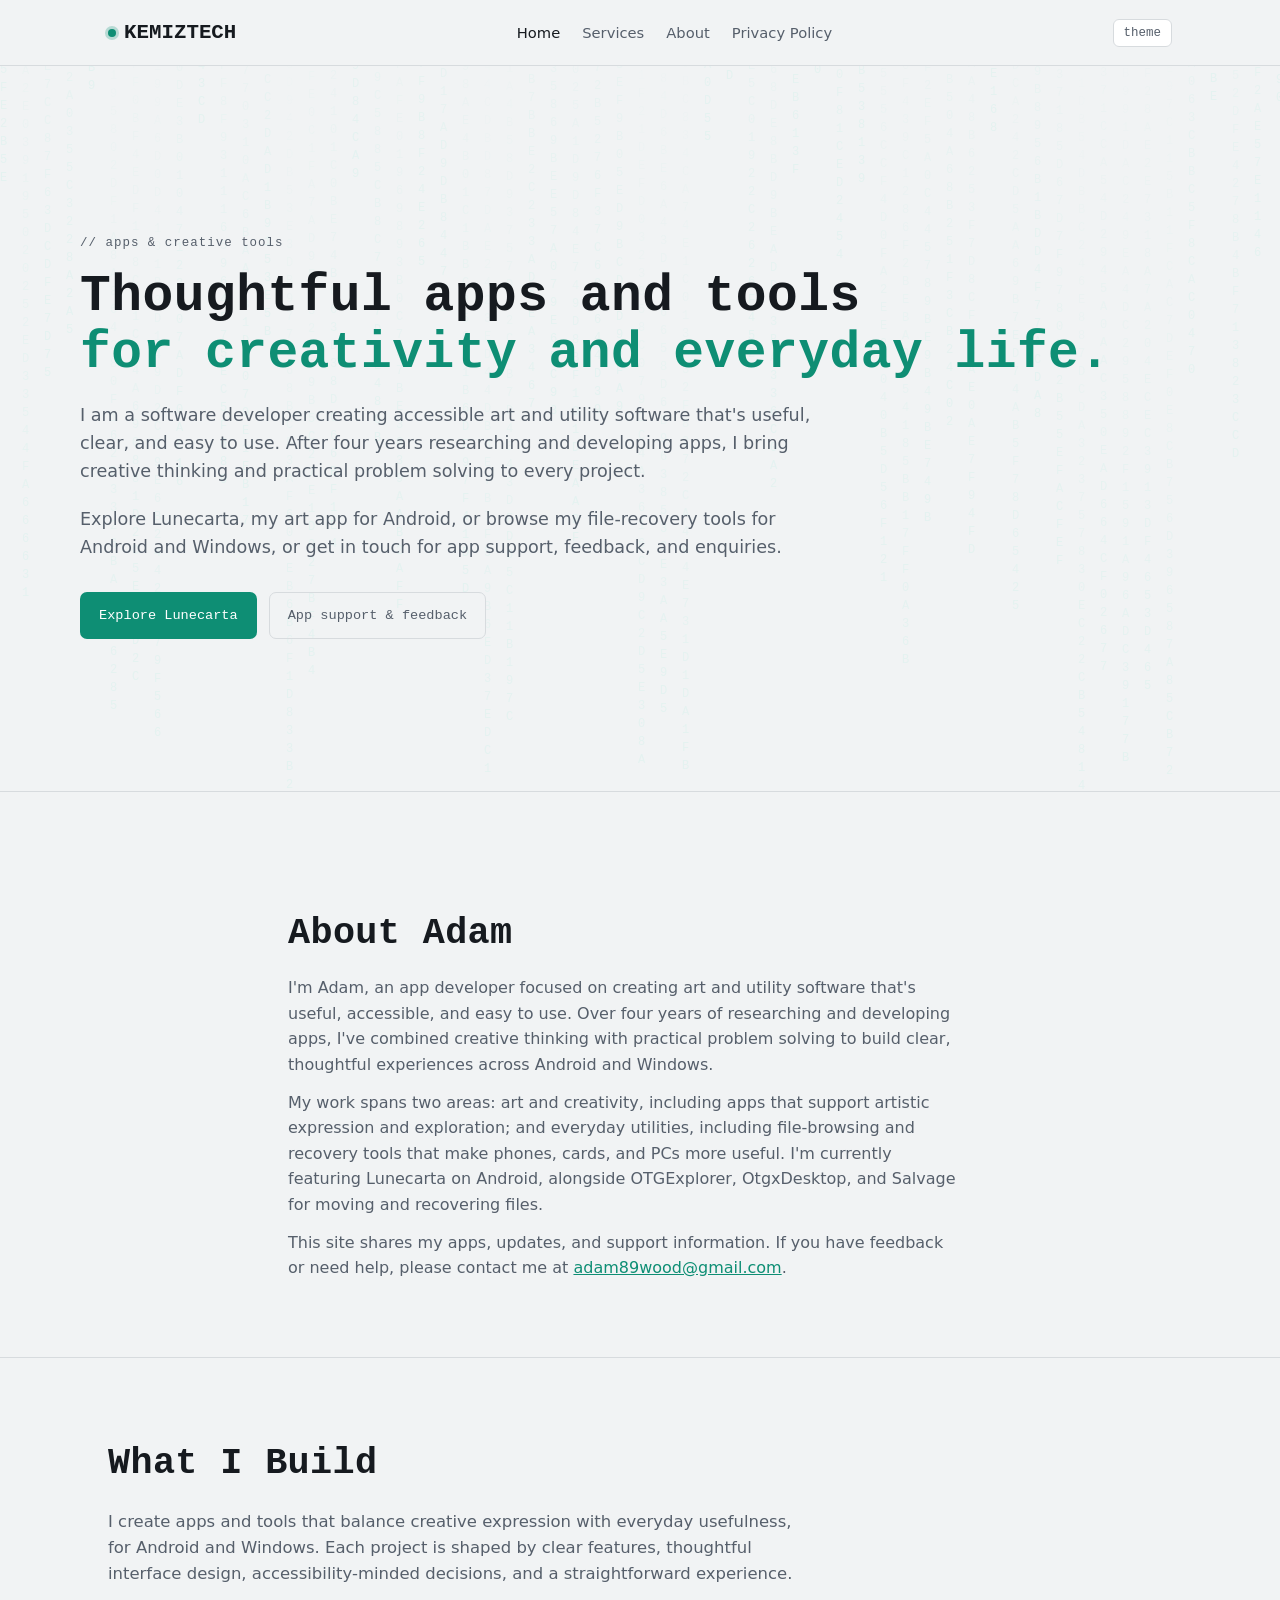
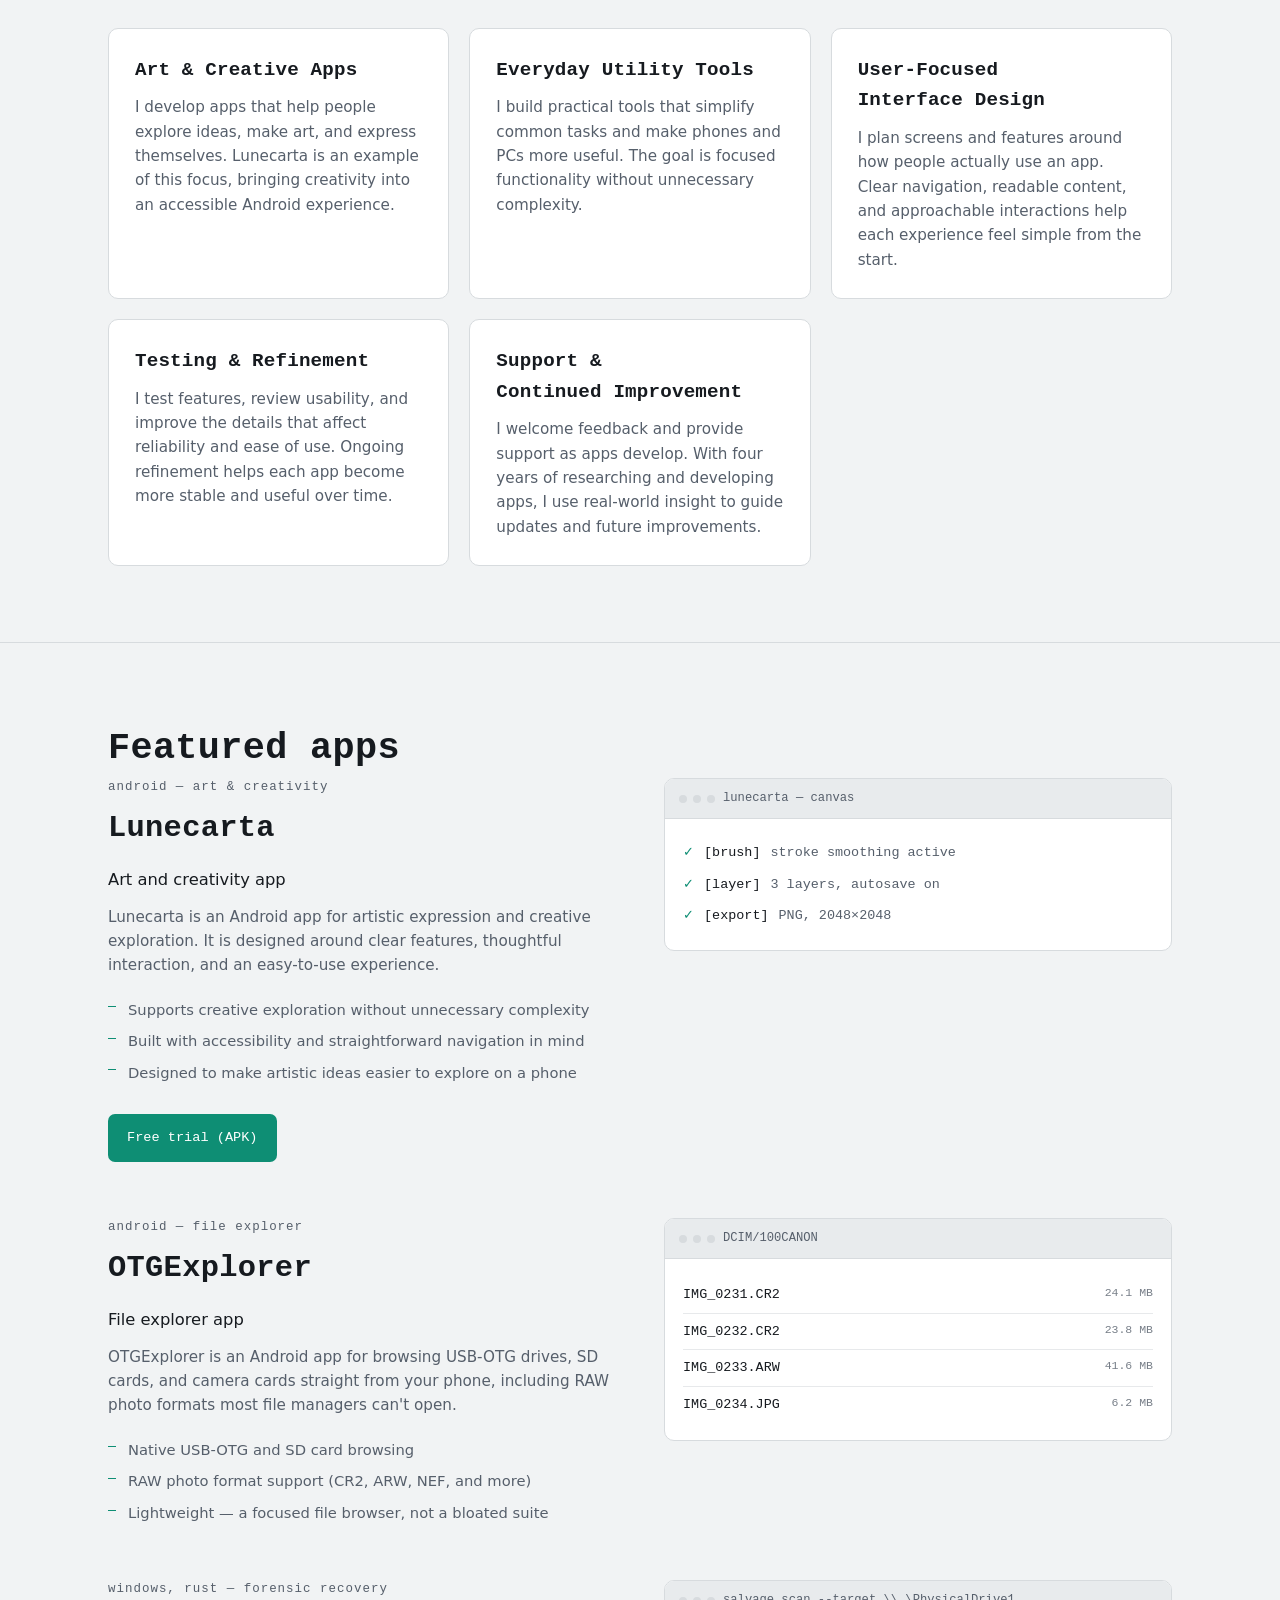
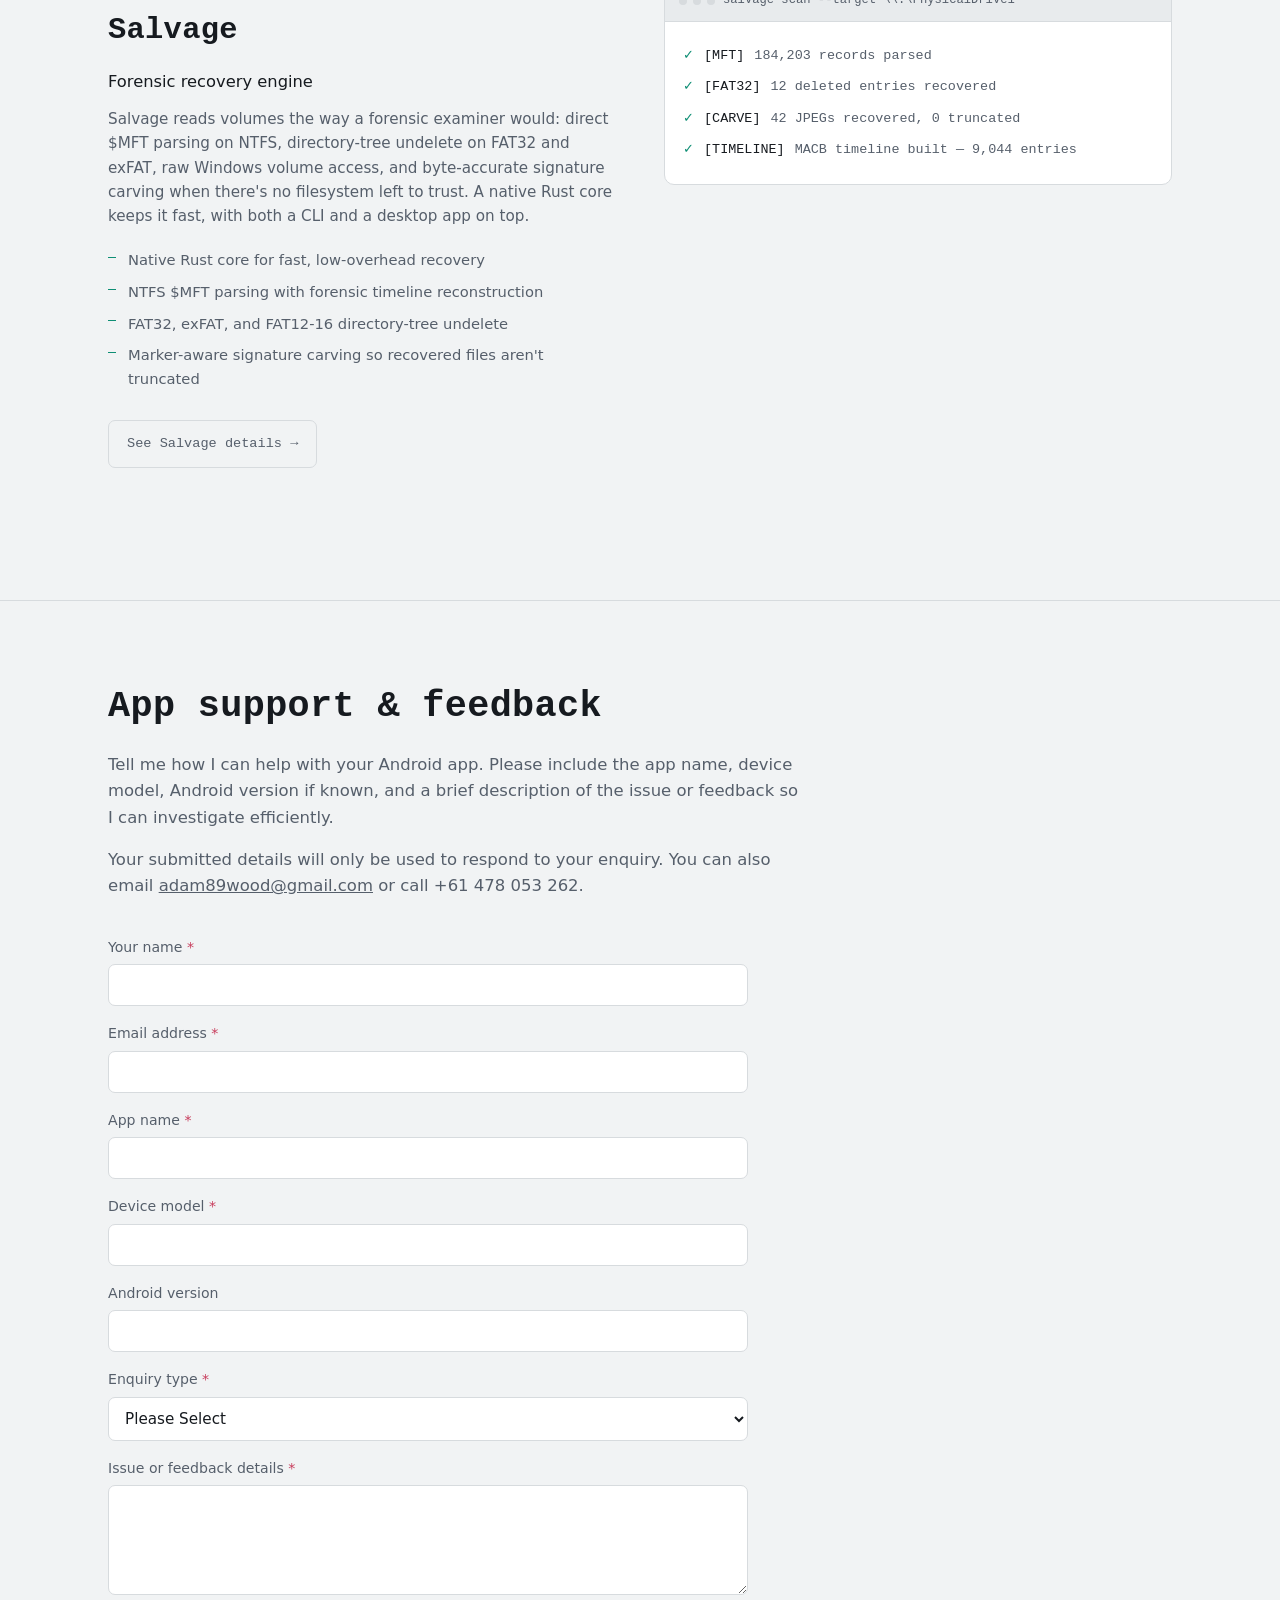
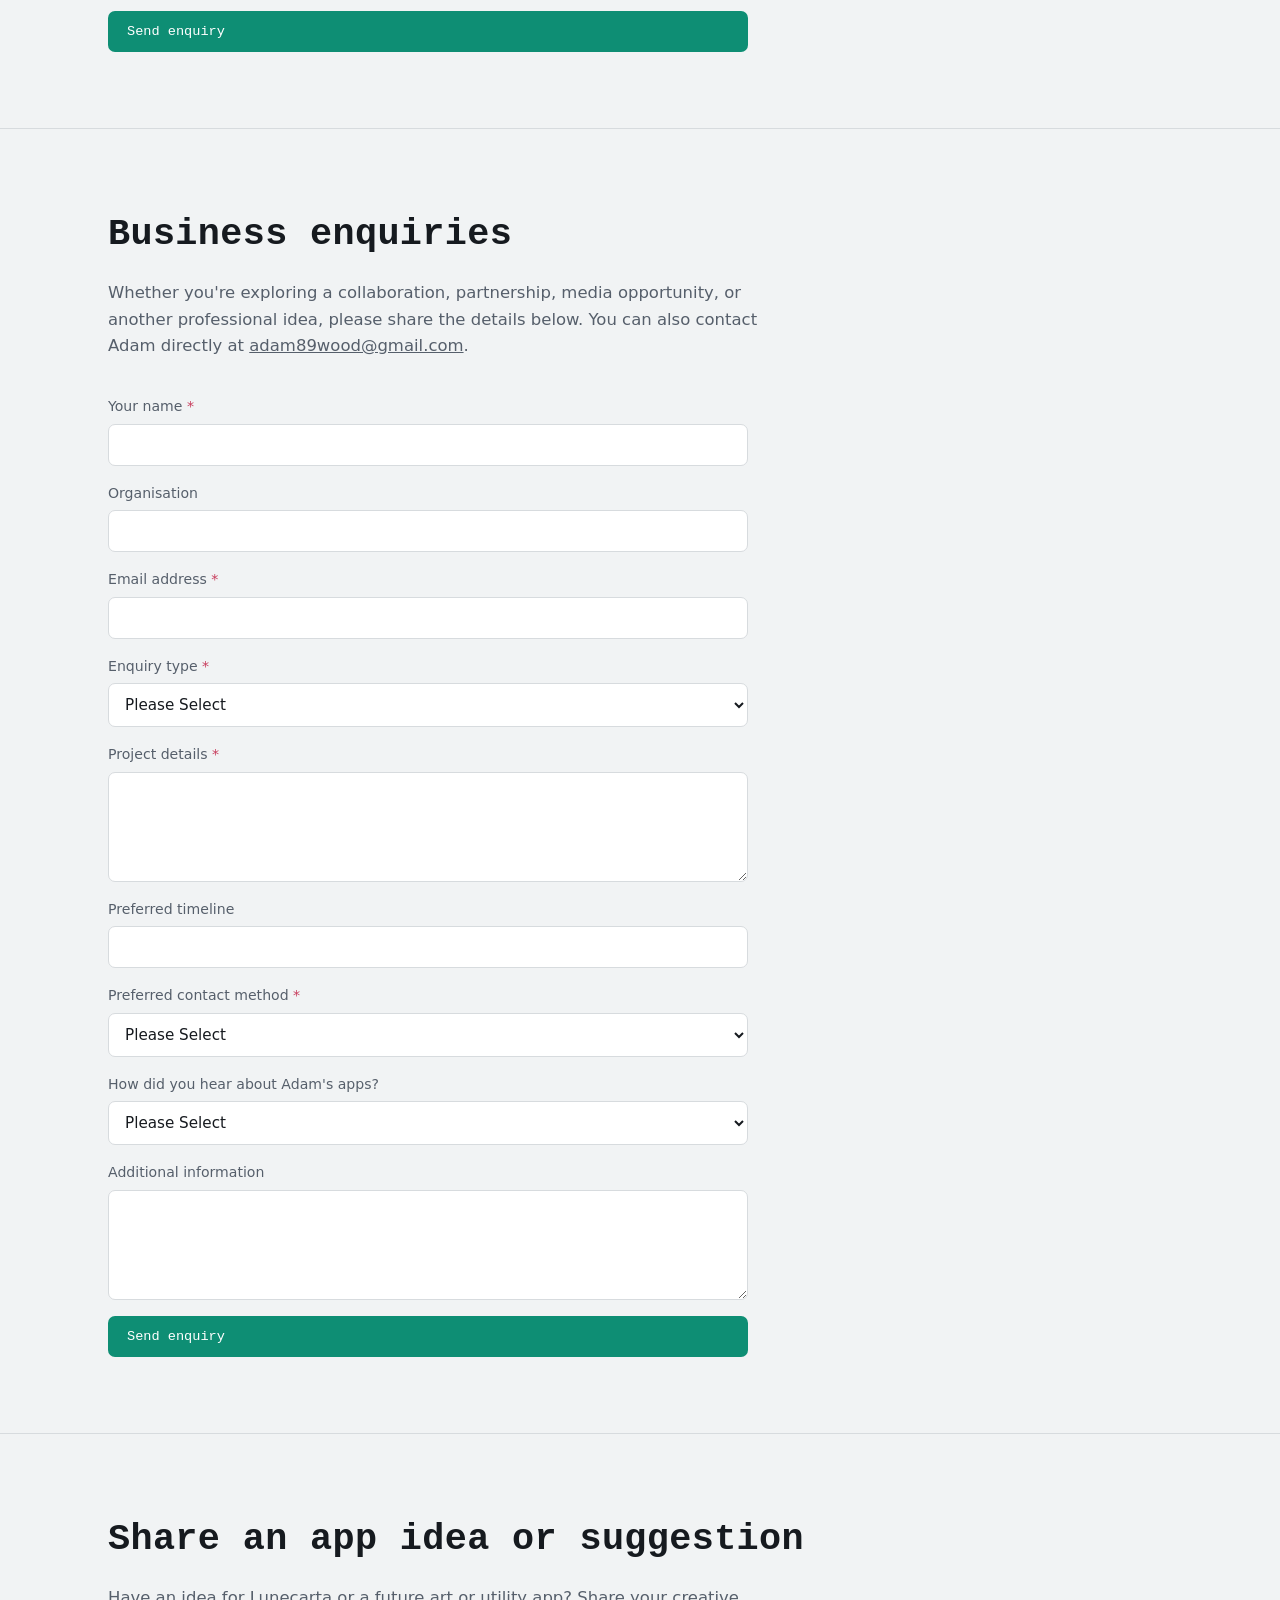
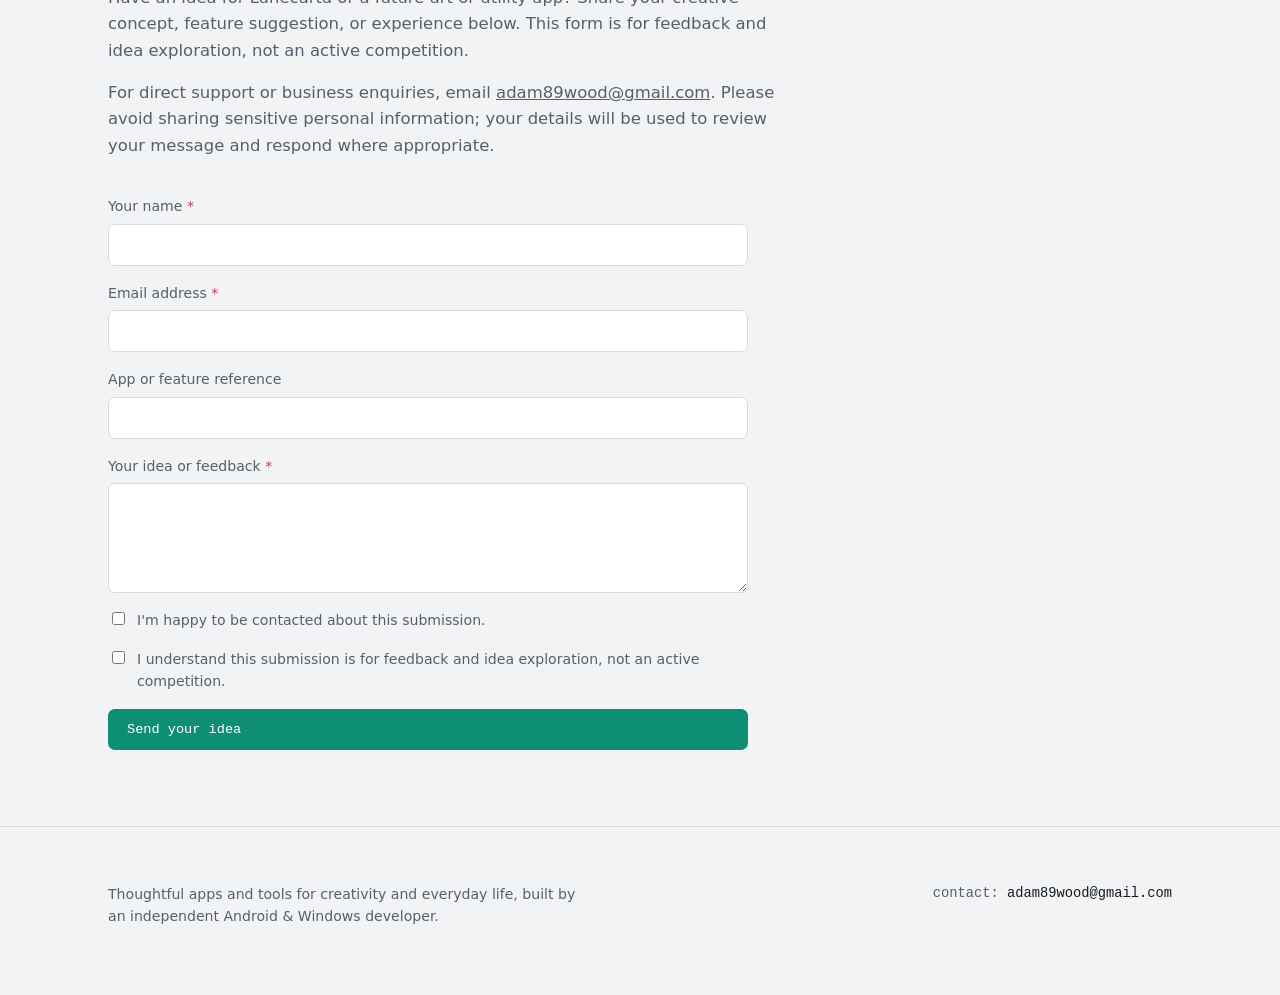
==== docs/index.html @ bbefdac9 "Migrate kemiztech.com.au to GitHub Pages VIPsites has no way to serve app-ads.txt (or any custom fil" ====
<!DOCTYPE html>
<html lang="en">
<head>
<meta charset="UTF-8">
<meta name="viewport" content="width=device-width, initial-scale=1.0">
<title>Home | KEMIZTECH | Apps &amp; Creative Tools</title>
<meta name="description" content="Thoughtful apps and tools for creativity and everyday life — Lunecarta, OTGExplorer, and Salvage, built by Adam Wood.">
<link rel="stylesheet" href="assets.css">
<script async src="https://pagead2.googlesyndication.com/pagead/js/adsbygoogle.js?client=ca-pub-3918202059564315"
     crossorigin="anonymous"></script>
</head>
<body>

<header class="site">
  <nav class="wrap">
    <a class="logotype" href="/"><span class="dot"></span>KEMIZTECH</a>
    <div class="navlinks">
      <a href="/" aria-current="page">Home</a>
      <a href="/services.html">Services</a>
      <a href="/about.html">About</a>
      <a href="/privacy-policy.html">Privacy Policy</a>
    </div>
    <button class="theme-toggle" id="themeToggle" type="button" aria-label="Toggle light/dark theme">theme</button>
  </nav>
</header>

<section class="hero">
  <canvas id="hexScan" aria-hidden="true"></canvas>
  <div class="wrap hero-inner">
    <p class="eyebrow">// apps &amp; creative tools</p>
    <h1>Thoughtful apps and tools<br><span class="hl">for creativity and everyday life.</span></h1>
    <p class="lede">I am a software developer creating accessible art and utility software that's useful, clear, and easy to use. After four years researching and developing apps, I bring creative thinking and practical problem solving to every project.</p>
    <p class="lede">Explore Lunecarta, my art app for Android, or browse my file-recovery tools for Android and Windows, or get in touch for app support, feedback, and enquiries.</p>
    <div class="cta-row">
      <a class="btn btn-primary" href="https://drive.google.com/file/d/1LYtLt96CINgk6Vi8tUYysD5O2vnncupz/view?usp=drive_link">Explore Lunecarta</a>
      <a class="btn btn-ghost" href="#support">App support &amp; feedback</a>
    </div>
  </div>
</section>

<section id="about-adam">
  <div class="wrap prose">
    <h2 class="section-title">About Adam</h2>
    <p>I'm Adam, an app developer focused on creating art and utility software that's useful, accessible, and easy to use. Over four years of researching and developing apps, I've combined creative thinking with practical problem solving to build clear, thoughtful experiences across Android and Windows.</p>
    <p>My work spans two areas: art and creativity, including apps that support artistic expression and exploration; and everyday utilities, including file-browsing and recovery tools that make phones, cards, and PCs more useful. I'm currently featuring Lunecarta on Android, alongside OTGExplorer, OtgxDesktop, and Salvage for moving and recovering files.</p>
    <p>This site shares my apps, updates, and support information. If you have feedback or need help, please contact me at <a href="mailto:adam89wood@gmail.com">adam89wood@gmail.com</a>.</p>
  </div>
</section>

<section id="what-i-build">
  <div class="wrap">
    <h2 class="section-title">What I Build</h2>
    <p class="section-lede">I create apps and tools that balance creative expression with everyday usefulness, for Android and Windows. Each project is shaped by clear features, thoughtful interface design, accessibility-minded decisions, and a straightforward experience.</p>
    <div class="card-grid">
      <div class="card">
        <h3>Art &amp; Creative Apps</h3>
        <p>I develop apps that help people explore ideas, make art, and express themselves. Lunecarta is an example of this focus, bringing creativity into an accessible Android experience.</p>
      </div>
      <div class="card">
        <h3>Everyday Utility Tools</h3>
        <p>I build practical tools that simplify common tasks and make phones and PCs more useful. The goal is focused functionality without unnecessary complexity.</p>
      </div>
      <div class="card">
        <h3>User-Focused Interface Design</h3>
        <p>I plan screens and features around how people actually use an app. Clear navigation, readable content, and approachable interactions help each experience feel simple from the start.</p>
      </div>
      <div class="card">
        <h3>Testing &amp; Refinement</h3>
        <p>I test features, review usability, and improve the details that affect reliability and ease of use. Ongoing refinement helps each app become more stable and useful over time.</p>
      </div>
      <div class="card">
        <h3>Support &amp; Continued Improvement</h3>
        <p>I welcome feedback and provide support as apps develop. With four years of researching and developing apps, I use real-world insight to guide updates and future improvements.</p>
      </div>
    </div>
  </div>
</section>

<section id="featured-apps">
  <div class="wrap">
    <h2 class="section-title">Featured apps</h2>

    <div class="app">
      <div class="app-grid">
        <div>
          <p class="eyebrow">android — art &amp; creativity</p>
          <h3 class="app-name">Lunecarta</h3>
          <p class="tagline">Art and creativity app</p>
          <p class="desc">Lunecarta is an Android app for artistic expression and creative exploration. It is designed around clear features, thoughtful interaction, and an easy-to-use experience.</p>
          <ul class="feature-list">
            <li>Supports creative exploration without unnecessary complexity</li>
            <li>Built with accessibility and straightforward navigation in mind</li>
            <li>Designed to make artistic ideas easier to explore on a phone</li>
          </ul>
          <div class="cta-row">
            <a class="btn btn-primary" href="https://drive.google.com/file/d/1LYtLt96CINgk6Vi8tUYysD5O2vnncupz/view?usp=drive_link">Free trial (APK)</a>
          </div>
        </div>
        <div class="panel">
          <div class="panel-head"><div class="dots"><span></span><span></span><span></span></div>lunecarta — canvas</div>
          <div class="panel-body">
            <div class="scan-line"><span class="ok">✓</span><span class="cmd">[brush]</span><span>stroke smoothing active</span></div>
            <div class="scan-line"><span class="ok">✓</span><span class="cmd">[layer]</span><span>3 layers, autosave on</span></div>
            <div class="scan-line"><span class="ok">✓</span><span class="cmd">[export]</span><span>PNG, 2048×2048</span></div>
          </div>
        </div>
      </div>
    </div>

    <div class="app">
      <div class="app-grid">
        <div>
          <p class="eyebrow">android — file explorer</p>
          <h3 class="app-name">OTGExplorer</h3>
          <p class="tagline">File explorer app</p>
          <p class="desc">OTGExplorer is an Android app for browsing USB-OTG drives, SD cards, and camera cards straight from your phone, including RAW photo formats most file managers can't open.</p>
          <ul class="feature-list">
            <li>Native USB-OTG and SD card browsing</li>
            <li>RAW photo format support (CR2, ARW, NEF, and more)</li>
            <li>Lightweight — a focused file browser, not a bloated suite</li>
          </ul>
        </div>
        <div class="panel">
          <div class="panel-head"><div class="dots"><span></span><span></span><span></span></div>DCIM/100CANON</div>
          <div class="panel-body">
            <div class="file-row"><span class="name">IMG_0231.CR2</span><span class="tag">24.1 MB</span></div>
            <div class="file-row"><span class="name">IMG_0232.CR2</span><span class="tag">23.8 MB</span></div>
            <div class="file-row"><span class="name">IMG_0233.ARW</span><span class="tag">41.6 MB</span></div>
            <div class="file-row"><span class="name">IMG_0234.JPG</span><span class="tag">6.2 MB</span></div>
          </div>
        </div>
      </div>
    </div>

    <div class="app">
      <div class="app-grid">
        <div>
          <p class="eyebrow">windows, rust — forensic recovery</p>
          <h3 class="app-name">Salvage</h3>
          <p class="tagline">Forensic recovery engine</p>
          <p class="desc">Salvage reads volumes the way a forensic examiner would: direct $MFT parsing on NTFS, directory-tree undelete on FAT32 and exFAT, raw Windows volume access, and byte-accurate signature carving when there's no filesystem left to trust. A native Rust core keeps it fast, with both a CLI and a desktop app on top.</p>
          <ul class="feature-list">
            <li>Native Rust core for fast, low-overhead recovery</li>
            <li>NTFS $MFT parsing with forensic timeline reconstruction</li>
            <li>FAT32, exFAT, and FAT12-16 directory-tree undelete</li>
            <li>Marker-aware signature carving so recovered files aren't truncated</li>
          </ul>
          <div class="cta-row">
            <a class="btn btn-ghost" href="/services.html">See Salvage details &rarr;</a>
          </div>
        </div>
        <div class="panel">
          <div class="panel-head"><div class="dots"><span></span><span></span><span></span></div>salvage scan --target \\.\PhysicalDrive1</div>
          <div class="panel-body">
            <div class="scan-line"><span class="ok">✓</span><span class="cmd">[MFT]</span><span>184,203 records parsed</span></div>
            <div class="scan-line"><span class="ok">✓</span><span class="cmd">[FAT32]</span><span>12 deleted entries recovered</span></div>
            <div class="scan-line"><span class="ok">✓</span><span class="cmd">[CARVE]</span><span>42 JPEGs recovered, 0 truncated</span></div>
            <div class="scan-line"><span class="ok">✓</span><span class="cmd">[TIMELINE]</span><span>MACB timeline built — 9,044 entries</span></div>
          </div>
        </div>
      </div>
    </div>
  </div>
</section>

<section id="support">
  <div class="wrap">
    <h2 class="section-title">App support &amp; feedback</h2>
    <p class="section-lede">Tell me how I can help with your Android app. Please include the app name, device model, Android version if known, and a brief description of the issue or feedback so I can investigate efficiently.</p>
    <p class="section-lede">Your submitted details will only be used to respond to your enquiry. You can also email <a href="mailto:adam89wood@gmail.com">adam89wood@gmail.com</a> or call +61 478 053 262.</p>

    <form class="contact" action="https://formsubmit.co/adam89wood@gmail.com" method="POST">
      <input type="hidden" name="_subject" value="App support &amp; feedback — KEMIZTECH site">
      <input type="hidden" name="_template" value="table">
      <input type="text" name="_honey" style="display:none" tabindex="-1" autocomplete="off">
      <div class="field"><label>Your name <span class="req">*</span></label><input type="text" name="Name" required></div>
      <div class="field"><label>Email address <span class="req">*</span></label><input type="email" name="Email" required></div>
      <div class="field"><label>App name <span class="req">*</span></label><input type="text" name="App name" required></div>
      <div class="field"><label>Device model <span class="req">*</span></label><input type="text" name="Device model" required></div>
      <div class="field"><label>Android version</label><input type="text" name="Android version"></div>
      <div class="field">
        <label>Enquiry type <span class="req">*</span></label>
        <select name="Enquiry type" required>
          <option value="">Please Select</option>
          <option>App support</option>
          <option>Bug report</option>
          <option>Feedback</option>
          <option>Business enquiry</option>
          <option>Other</option>
        </select>
      </div>
      <div class="field"><label>Issue or feedback details <span class="req">*</span></label><textarea name="Details" required></textarea></div>
      <button class="btn btn-primary" type="submit">Send enquiry</button>
    </form>
  </div>
</section>

<section id="business">
  <div class="wrap">
    <h2 class="section-title">Business enquiries</h2>
    <p class="section-lede">Whether you're exploring a collaboration, partnership, media opportunity, or another professional idea, please share the details below. You can also contact Adam directly at <a href="mailto:adam89wood@gmail.com">adam89wood@gmail.com</a>.</p>

    <form class="contact" action="https://formsubmit.co/adam89wood@gmail.com" method="POST">
      <input type="hidden" name="_subject" value="Business enquiry — KEMIZTECH site">
      <input type="hidden" name="_template" value="table">
      <input type="text" name="_honey" style="display:none" tabindex="-1" autocomplete="off">
      <div class="field"><label>Your name <span class="req">*</span></label><input type="text" name="Name" required></div>
      <div class="field"><label>Organisation</label><input type="text" name="Organisation"></div>
      <div class="field"><label>Email address <span class="req">*</span></label><input type="email" name="Email" required></div>
      <div class="field">
        <label>Enquiry type <span class="req">*</span></label>
        <select name="Enquiry type" required>
          <option value="">Please Select</option>
          <option>Collaboration</option>
          <option>Partnership</option>
          <option>App opportunity</option>
          <option>Media request</option>
          <option>Other business enquiry</option>
        </select>
      </div>
      <div class="field"><label>Project details <span class="req">*</span></label><textarea name="Project details" required></textarea></div>
      <div class="field"><label>Preferred timeline</label><input type="text" name="Preferred timeline"></div>
      <div class="field">
        <label>Preferred contact method <span class="req">*</span></label>
        <select name="Preferred contact method" required>
          <option value="">Please Select</option>
          <option>Email</option>
          <option>Phone</option>
          <option>Either</option>
        </select>
      </div>
      <div class="field">
        <label>How did you hear about Adam's apps?</label>
        <select name="How did you hear">
          <option value="">Please Select</option>
          <option>Not applicable</option>
          <option>Referred by someone</option>
          <option>Online search</option>
          <option>Other</option>
        </select>
      </div>
      <div class="field"><label>Additional information</label><textarea name="Additional information"></textarea></div>
      <button class="btn btn-primary" type="submit">Send enquiry</button>
    </form>
  </div>
</section>

<section id="idea">
  <div class="wrap">
    <h2 class="section-title">Share an app idea or suggestion</h2>
    <p class="section-lede">Have an idea for Lunecarta or a future art or utility app? Share your creative concept, feature suggestion, or experience below. This form is for feedback and idea exploration, not an active competition.</p>
    <p class="section-lede">For direct support or business enquiries, email <a href="mailto:adam89wood@gmail.com">adam89wood@gmail.com</a>. Please avoid sharing sensitive personal information; your details will be used to review your message and respond where appropriate.</p>

    <form class="contact" action="https://formsubmit.co/adam89wood@gmail.com" method="POST">
      <input type="hidden" name="_subject" value="App idea / suggestion — KEMIZTECH site">
      <input type="hidden" name="_template" value="table">
      <input type="text" name="_honey" style="display:none" tabindex="-1" autocomplete="off">
      <div class="field"><label>Your name <span class="req">*</span></label><input type="text" name="Name" required></div>
      <div class="field"><label>Email address <span class="req">*</span></label><input type="email" name="Email" required></div>
      <div class="field"><label>App or feature reference</label><input type="text" name="App or feature reference"></div>
      <div class="field"><label>Your idea or feedback <span class="req">*</span></label><textarea name="Idea" required></textarea></div>
      <label class="checkline"><input type="checkbox" name="Happy to be contacted" value="Yes"> I'm happy to be contacted about this submission.</label>
      <label class="checkline"><input type="checkbox" required> I understand this submission is for feedback and idea exploration, not an active competition.</label>
      <button class="btn btn-primary" type="submit">Send your idea</button>
    </form>
  </div>
</section>

<footer>
  <div class="wrap footer-grid">
    <p class="note">Thoughtful apps and tools for creativity and everyday life, built by an independent Android &amp; Windows developer.</p>
    <div class="contact-line">
      contact: <a href="mailto:adam89wood@gmail.com">adam89wood@gmail.com</a>
    </div>
  </div>
</footer>

<script src="theme.js"></script>
</body>
</html>
---- docs/assets.css ----
:root{
  --bg:#0B0E13;
  --surface:#12161D;
  --surface-2:#171C25;
  --border:#232933;
  --text:#E7EAEE;
  --text-muted:#8891A0;
  --accent:#4FE6C3;
  --accent-ink:#06211C;
  --accent-2:#FF6B8B;
  --accent-2-ink:#2B0610;
  --radius:10px;
  --font-display: "Caveat", ui-monospace, "Cascadia Code", "JetBrains Mono", "SF Mono", Consolas, monospace;
  --font-body: ui-sans-serif, "Segoe UI", system-ui, -apple-system, sans-serif;
}
:root[data-theme="light"]{
  --bg:#F1F3F4; --surface:#FFFFFF; --surface-2:#E8EBED; --border:#D7DBDE;
  --text:#161A1F; --text-muted:#565F6B; --accent:#0E8E74; --accent-ink:#FFFFFF;
  --accent-2:#C83E5D; --accent-2-ink:#FFFFFF;
}
@media (prefers-color-scheme: light){
  :root{
    --bg:#F1F3F4; --surface:#FFFFFF; --surface-2:#E8EBED; --border:#D7DBDE;
    --text:#161A1F; --text-muted:#565F6B; --accent:#0E8E74; --accent-ink:#FFFFFF;
    --accent-2:#C83E5D; --accent-2-ink:#FFFFFF;
  }
}
:root[data-theme="dark"]{
  --bg:#0B0E13; --surface:#12161D; --surface-2:#171C25; --border:#232933;
  --text:#E7EAEE; --text-muted:#8891A0; --accent:#4FE6C3; --accent-ink:#06211C;
  --accent-2:#FF6B8B; --accent-2-ink:#2B0610;
}
*{box-sizing:border-box;}
html,body{margin:0;padding:0;}
body{
  background:var(--bg); color:var(--text); font-family:var(--font-body);
  line-height:1.6; -webkit-font-smoothing:antialiased; overflow-x:hidden;
}
h1,h2,h3{font-family:var(--font-display); text-wrap:balance; letter-spacing:0.01em; margin:0;}
h1{font-weight:700;} h2{font-weight:700;} h3{font-weight:700;}
p{margin:0;max-width:42em;}
a{color:inherit;}
a:focus-visible, button:focus-visible, input:focus-visible, textarea:focus-visible, select:focus-visible{
  outline:2px solid var(--accent); outline-offset:3px;
}
.wrap{max-width:1120px;margin:0 auto;padding:0 28px;}
.eyebrow{
  font-family:ui-monospace, Consolas, monospace; font-size:0.78rem; letter-spacing:0.08em;
  text-transform:lowercase; color:var(--text-muted);
}

header.site{
  position:sticky;top:0;z-index:20;
  background:color-mix(in srgb, var(--bg) 88%, transparent);
  backdrop-filter:blur(8px);
  border-bottom:1px solid var(--border);
}
nav.wrap{display:flex;align-items:center;justify-content:space-between;padding-top:16px;padding-bottom:16px;}
.logotype{font-family:var(--font-display);font-size:1.3rem;font-weight:700;display:flex;align-items:center;gap:8px;text-decoration:none;}
.logotype .dot{width:8px;height:8px;border-radius:50%;background:var(--accent);box-shadow:0 0 0 3px color-mix(in srgb, var(--accent) 25%, transparent);}
.navlinks{display:flex;gap:22px;font-size:0.92rem;}
.navlinks a{text-decoration:none;color:var(--text-muted);}
.navlinks a:hover,.navlinks a[aria-current="page"]{color:var(--text);}
.theme-toggle{
  font-family:ui-monospace, Consolas, monospace; font-size:0.78rem; background:var(--surface);
  border:1px solid var(--border); color:var(--text-muted); border-radius:6px; padding:6px 10px; cursor:pointer;
}
.theme-toggle:hover{color:var(--text);border-color:color-mix(in srgb, var(--accent) 40%, var(--border));}

.hero{position:relative;border-bottom:1px solid var(--border);overflow:hidden;}
.hero canvas{position:absolute;inset:0;width:100%;height:100%;opacity:0.5;}
.hero-inner{position:relative;padding:92px 0 76px;}
.hero h1{font-size:clamp(2rem, 1.1rem + 3.4vw, 3.2rem);line-height:1.1;margin-top:14px;}
.hero h1 .hl{color:var(--accent);}
.hero p.lede{font-size:1.1rem;color:var(--text-muted);margin-top:20px;}
.cta-row{display:flex;gap:12px;margin-top:30px;flex-wrap:wrap;align-items:center;}
.btn{
  font-family:ui-monospace, Consolas, monospace; font-size:0.85rem; border-radius:7px; padding:12px 18px;
  text-decoration:none; display:inline-flex;align-items:center;gap:8px; border:1px solid transparent; cursor:pointer;
}
.btn-primary{background:var(--accent);color:var(--accent-ink);}
.btn-primary:hover{filter:brightness(1.07);}
.btn-ghost{border-color:var(--border);color:var(--text-muted);background:transparent;}
.btn-ghost:hover{color:var(--text);border-color:color-mix(in srgb, var(--accent) 50%, var(--border));}

section{padding:76px 0;border-bottom:1px solid var(--border);}
section h2.section-title{font-size:clamp(1.6rem, 1rem + 1.8vw, 2.3rem);}
section p.section-lede{color:var(--text-muted);margin-top:16px;font-size:1.03rem;}

.card-grid{display:grid;grid-template-columns:repeat(3,1fr);gap:20px;margin-top:40px;}
.card{background:var(--surface);border:1px solid var(--border);border-radius:var(--radius);padding:26px;}
.card h3{font-size:1.2rem;}
.card p{color:var(--text-muted);margin-top:10px;font-size:0.95rem;}

.app{padding:0 0 56px;}
.app-grid{display:grid;grid-template-columns:1fr 1fr;gap:48px;align-items:start;}
.app-grid + .app-grid{margin-top:56px;padding-top:56px;border-top:1px solid var(--border);}
.app h3.app-name{font-size:clamp(1.4rem, 1rem + 1.2vw, 1.9rem);margin-top:6px;}
.app .tagline{font-size:1.02rem;color:var(--text);margin-top:14px;}
.app .desc{color:var(--text-muted);margin-top:12px;font-size:0.95rem;}
.feature-list{list-style:none;margin:20px 0 0;padding:0;display:grid;gap:8px;}
.feature-list li{font-size:0.92rem;color:var(--text-muted);padding-left:20px;position:relative;}
.feature-list li::before{content:"";position:absolute;left:0;top:0.6em;width:8px;height:1px;background:var(--accent);}

.panel{background:var(--surface);border:1px solid var(--border);border-radius:var(--radius);overflow:hidden;}
.panel-head{display:flex;align-items:center;gap:8px;padding:10px 14px;border-bottom:1px solid var(--border);
  font-family:ui-monospace, Consolas, monospace;font-size:0.76rem;color:var(--text-muted);background:var(--surface-2);}
.panel-head .dots{display:flex;gap:6px;}
.panel-head .dots span{width:8px;height:8px;border-radius:50%;background:var(--border);}
.panel-body{padding:18px;font-family:ui-monospace, Consolas, monospace;font-size:0.84rem;}
.scan-line{display:flex;gap:10px;padding:5px 0;color:var(--text-muted);}
.scan-line .ok{color:var(--accent);}
.scan-line .cmd{color:var(--text);}
.file-row{display:flex;justify-content:space-between;padding:7px 0;border-bottom:1px solid color-mix(in srgb, var(--border) 60%, transparent);color:var(--text-muted);}
.file-row:last-child{border-bottom:none;}
.file-row .name{color:var(--text);}
.file-row .tag{font-size:0.72rem;opacity:0.8;}
.progress-track{height:6px;background:var(--surface-2);border-radius:999px;overflow:hidden;margin:14px 0 16px;}
.progress-fill{height:100%;width:63%;background:var(--accent);}

form.contact{max-width:640px;margin-top:36px;display:grid;gap:16px;}
form.contact .field{display:grid;gap:6px;}
form.contact label{font-size:0.88rem;color:var(--text-muted);}
form.contact label .req{color:var(--accent-2);}
form.contact input[type="text"],
form.contact input[type="email"],
form.contact input[type="tel"],
form.contact select,
form.contact textarea{
  background:var(--surface);border:1px solid var(--border);border-radius:7px;color:var(--text);
  padding:11px 12px;font-family:var(--font-body);font-size:0.95rem;
}
form.contact textarea{min-height:110px;resize:vertical;}
form.contact .checkline{display:flex;align-items:flex-start;gap:9px;font-size:0.88rem;color:var(--text-muted);}
form.contact .checkline input{margin-top:3px;}
form.contact .hint{font-size:0.82rem;color:var(--text-muted);margin-top:-6px;}
.forms-grid{display:grid;gap:64px;margin-top:8px;}

footer{padding:56px 0 64px;}
.footer-grid{display:flex;justify-content:space-between;align-items:flex-start;gap:20px;flex-wrap:wrap;}
footer .note{color:var(--text-muted);font-size:0.88rem;max-width:34em;}
footer .contact-line{font-family:ui-monospace, Consolas, monospace;font-size:0.86rem;color:var(--text-muted);}
footer .contact-line a{text-decoration:none;color:var(--text);}

.prose{max-width:760px;}
.prose h2{margin-top:36px;font-size:1.3rem;}
.prose p,.prose li{color:var(--text-muted);margin-top:12px;}
.prose ul{padding-left:20px;}
.prose a{color:var(--accent);}

@media (max-width: 860px){
  .card-grid{grid-template-columns:1fr;}
  .app-grid{grid-template-columns:1fr;}
  .hero-inner{padding:64px 0 52px;}
  .navlinks{display:none;}
}
@media (prefers-reduced-motion: reduce){ .hero canvas{display:none;} }
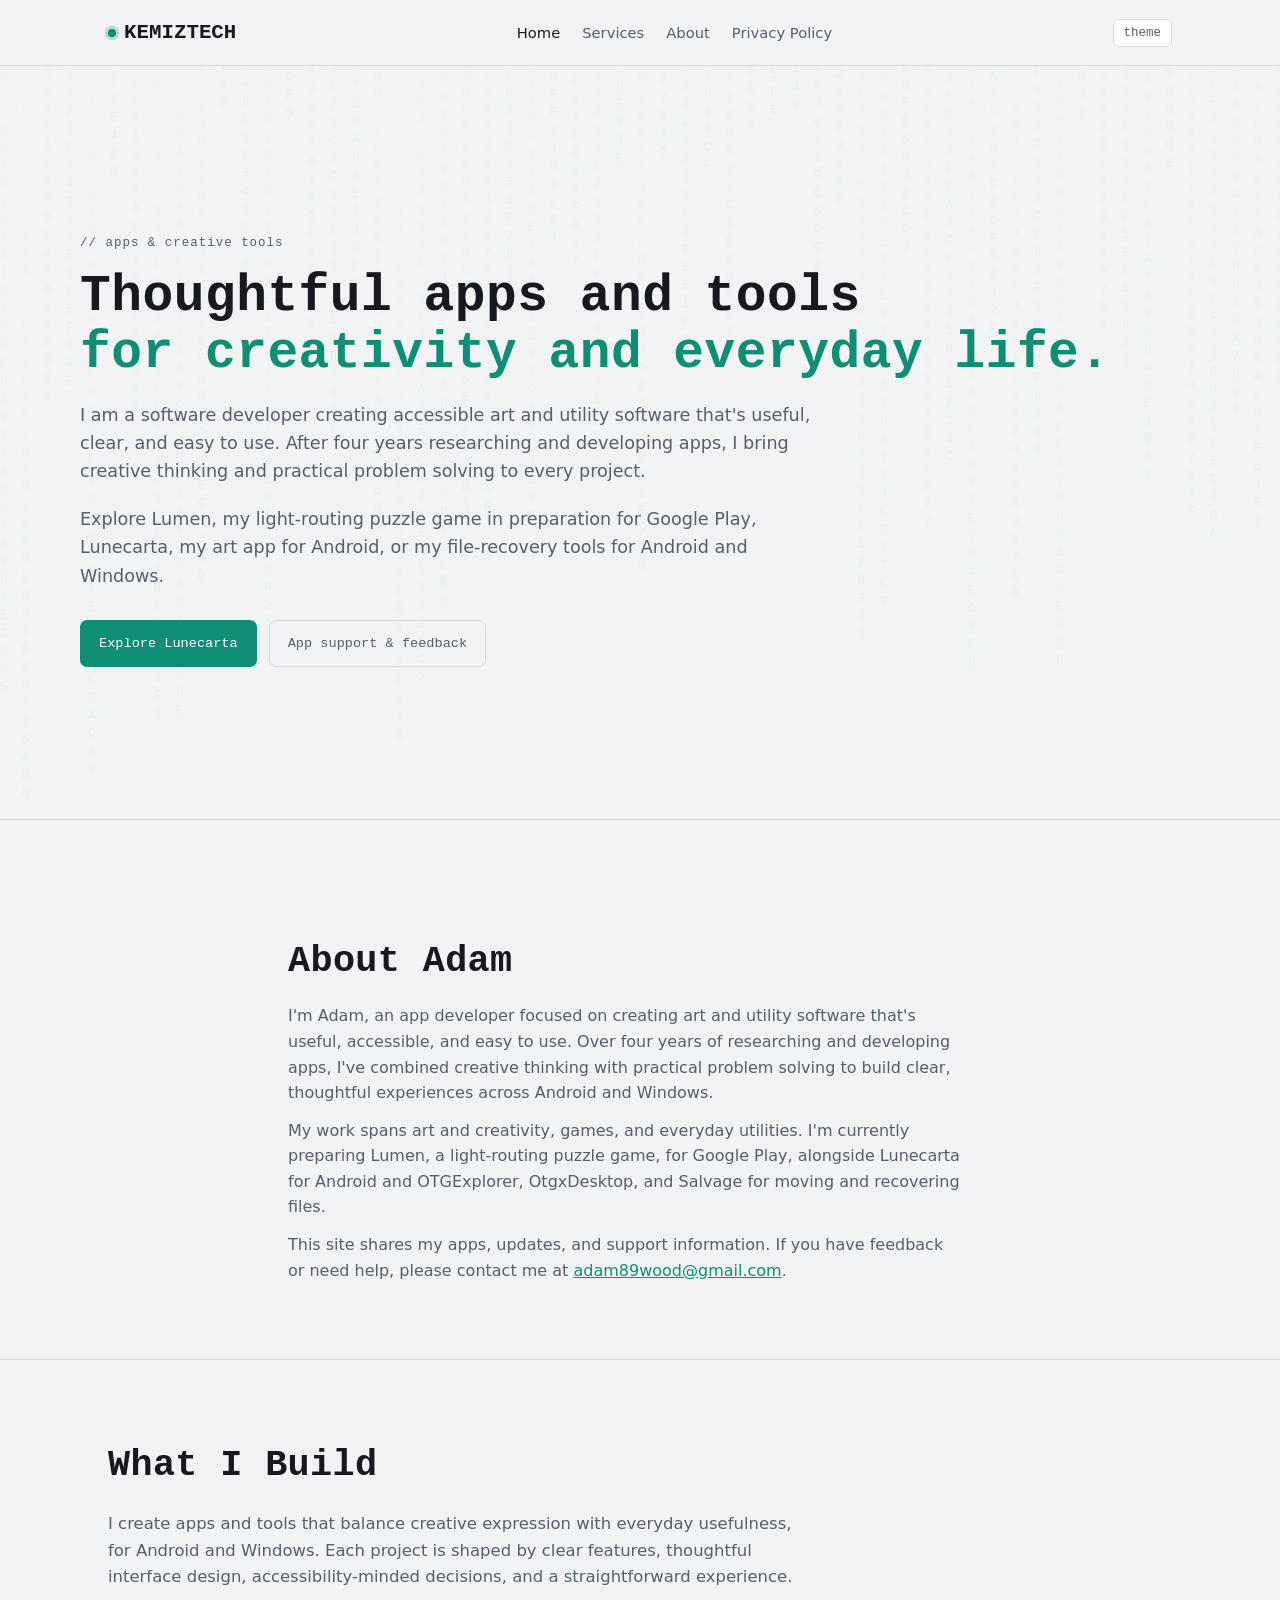
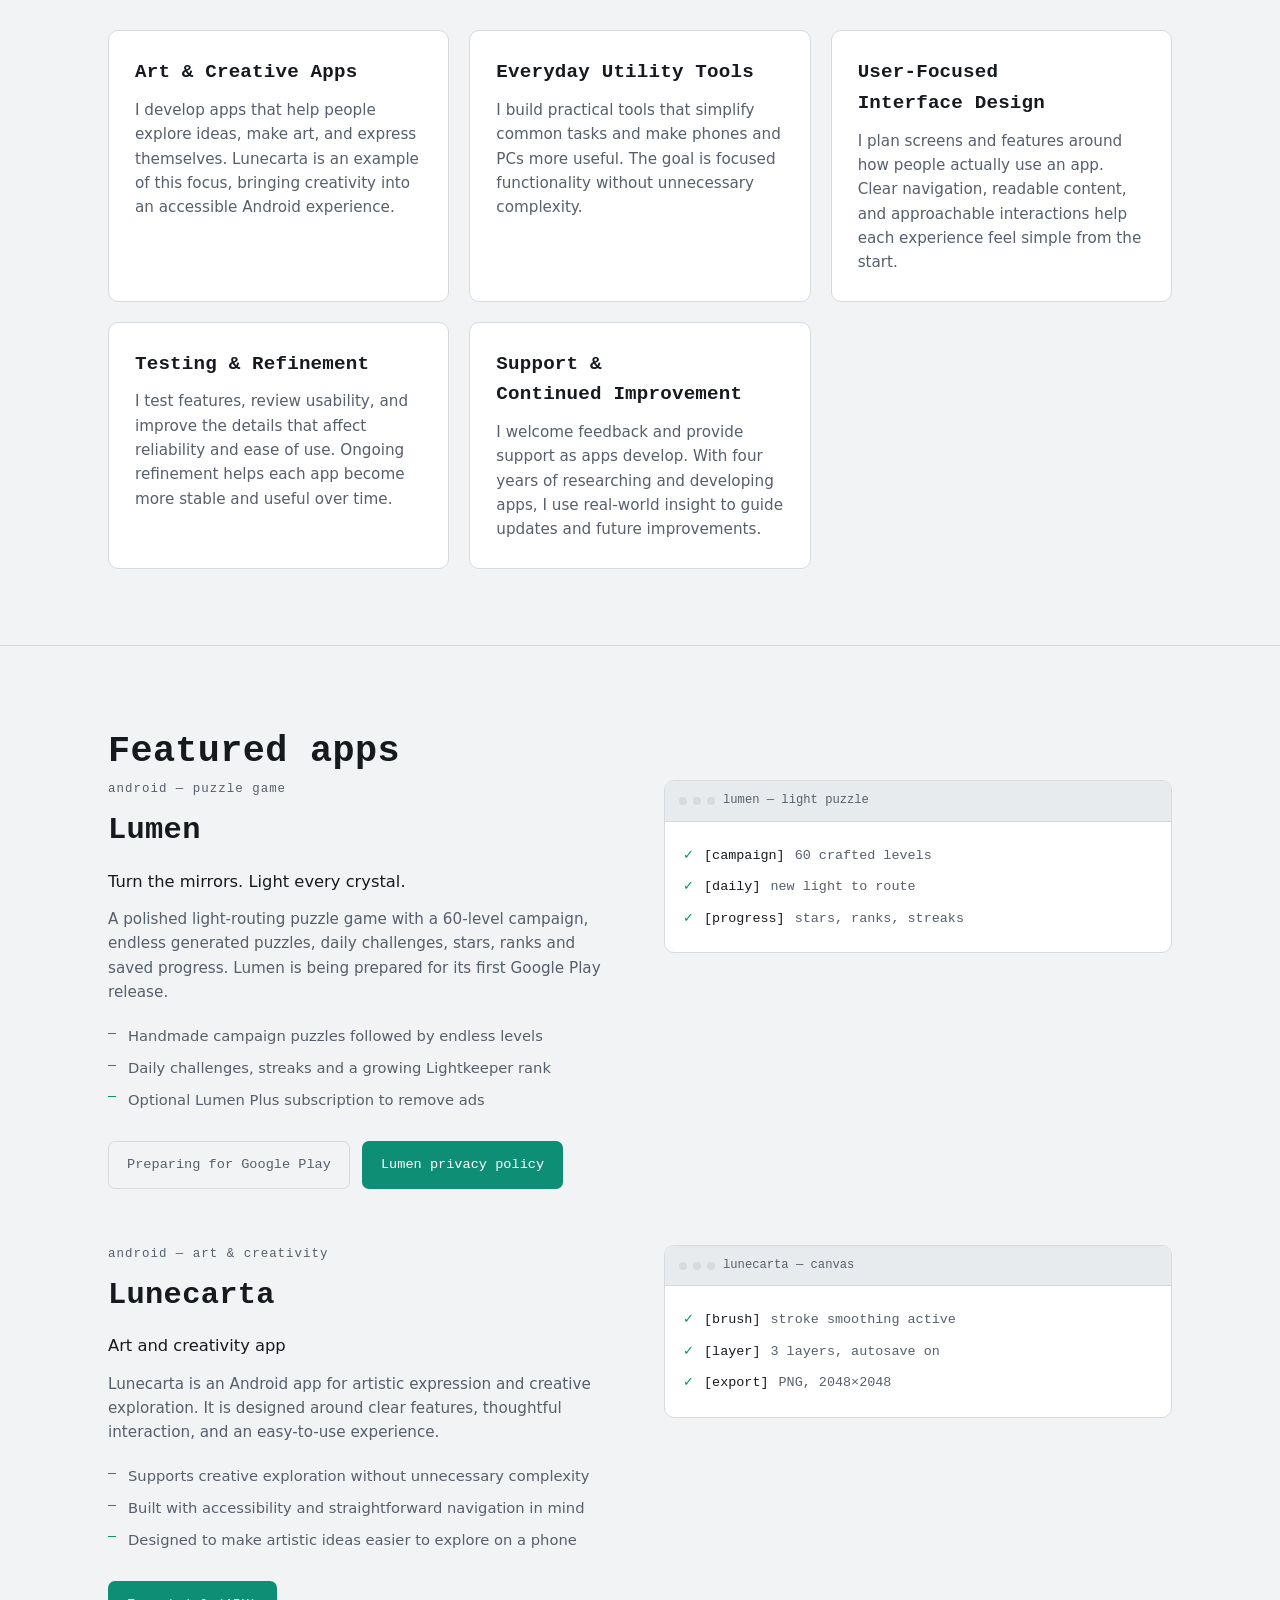
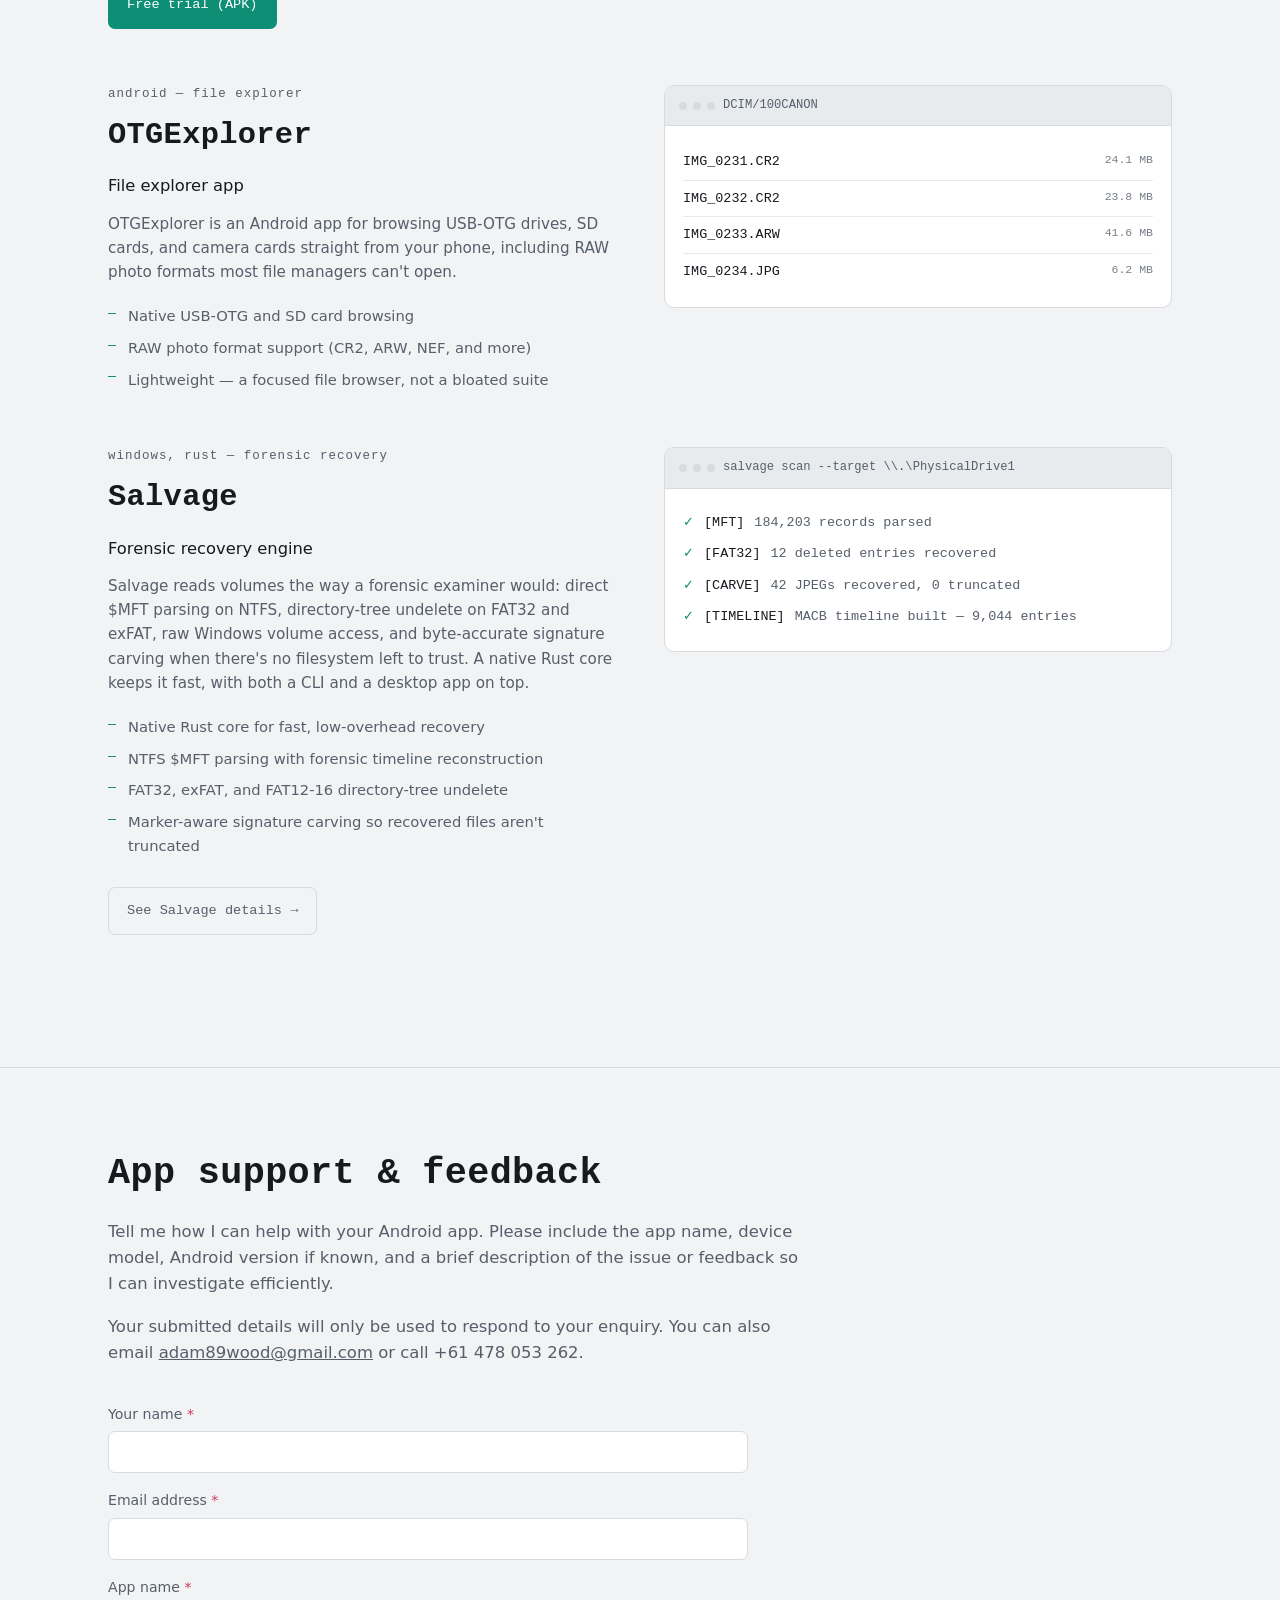
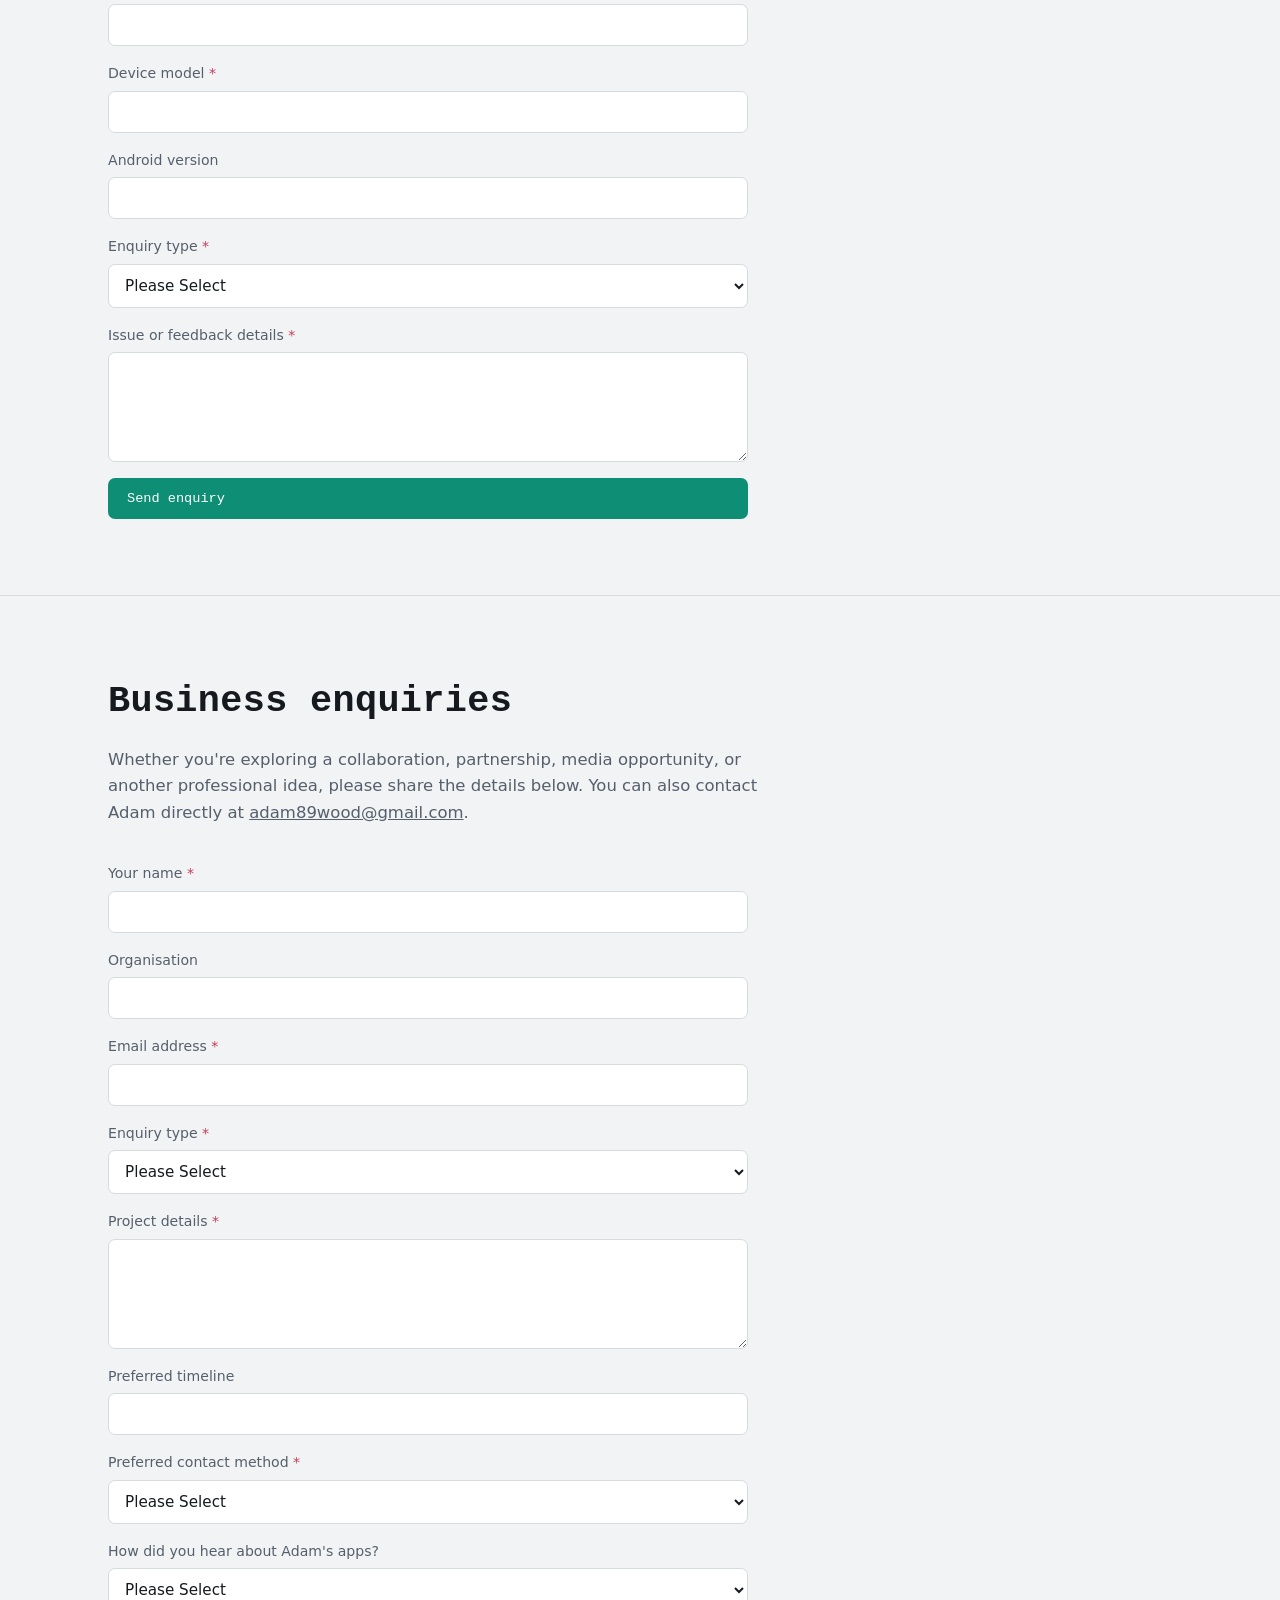
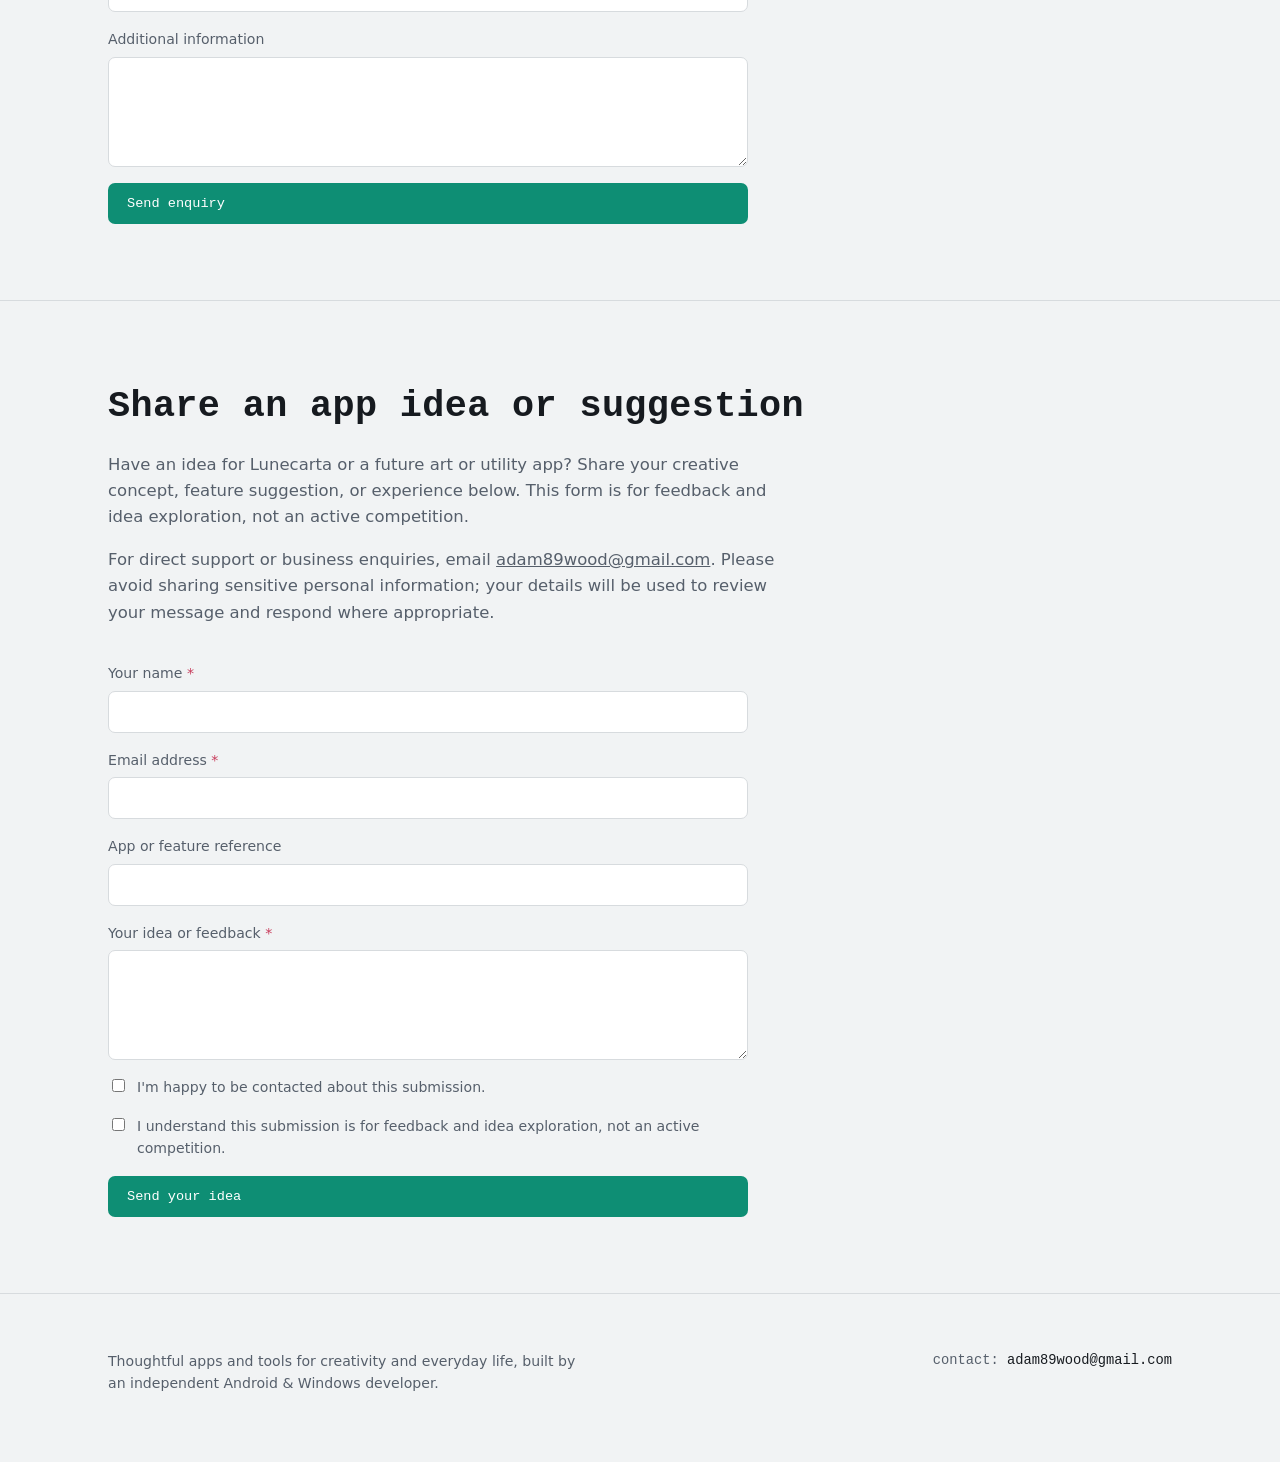
==== commit ebbaab8c: "Add Lumen privacy and app listing" ====
--- a/docs/index.html
+++ b/docs/index.html
@@ -4,7 +4,7 @@
 <meta charset="UTF-8">
 <meta name="viewport" content="width=device-width, initial-scale=1.0">
 <title>Home | KEMIZTECH | Apps &amp; Creative Tools</title>
-<meta name="description" content="Thoughtful apps and tools for creativity and everyday life — Lunecarta, OTGExplorer, and Salvage, built by Adam Wood.">
+<meta name="description" content="Thoughtful apps and tools for creativity and everyday life — Lumen, Lunecarta, OTGExplorer, and Salvage, built by Adam Wood.">
 <link rel="stylesheet" href="assets.css">
 <script async src="https://pagead2.googlesyndication.com/pagead/js/adsbygoogle.js?client=ca-pub-3918202059564315"
      crossorigin="anonymous"></script>
@@ -30,7 +30,7 @@
     <p class="eyebrow">// apps &amp; creative tools</p>
     <h1>Thoughtful apps and tools<br><span class="hl">for creativity and everyday life.</span></h1>
     <p class="lede">I am a software developer creating accessible art and utility software that's useful, clear, and easy to use. After four years researching and developing apps, I bring creative thinking and practical problem solving to every project.</p>
-    <p class="lede">Explore Lunecarta, my art app for Android, or browse my file-recovery tools for Android and Windows, or get in touch for app support, feedback, and enquiries.</p>
+    <p class="lede">Explore Lumen, my light-routing puzzle game in preparation for Google Play, Lunecarta, my art app for Android, or my file-recovery tools for Android and Windows.</p>
     <div class="cta-row">
       <a class="btn btn-primary" href="https://drive.google.com/file/d/1LYtLt96CINgk6Vi8tUYysD5O2vnncupz/view?usp=drive_link">Explore Lunecarta</a>
       <a class="btn btn-ghost" href="#support">App support &amp; feedback</a>
@@ -42,7 +42,7 @@
   <div class="wrap prose">
     <h2 class="section-title">About Adam</h2>
     <p>I'm Adam, an app developer focused on creating art and utility software that's useful, accessible, and easy to use. Over four years of researching and developing apps, I've combined creative thinking with practical problem solving to build clear, thoughtful experiences across Android and Windows.</p>
-    <p>My work spans two areas: art and creativity, including apps that support artistic expression and exploration; and everyday utilities, including file-browsing and recovery tools that make phones, cards, and PCs more useful. I'm currently featuring Lunecarta on Android, alongside OTGExplorer, OtgxDesktop, and Salvage for moving and recovering files.</p>
+    <p>My work spans art and creativity, games, and everyday utilities. I'm currently preparing Lumen, a light-routing puzzle game, for Google Play, alongside Lunecarta for Android and OTGExplorer, OtgxDesktop, and Salvage for moving and recovering files.</p>
     <p>This site shares my apps, updates, and support information. If you have feedback or need help, please contact me at <a href="mailto:adam89wood@gmail.com">adam89wood@gmail.com</a>.</p>
   </div>
 </section>
@@ -79,6 +79,34 @@
 <section id="featured-apps">
   <div class="wrap">
     <h2 class="section-title">Featured apps</h2>
+
+    <div class="app">
+      <div class="app-grid">
+        <div>
+          <p class="eyebrow">android — puzzle game</p>
+          <h3 class="app-name">Lumen</h3>
+          <p class="tagline">Turn the mirrors. Light every crystal.</p>
+          <p class="desc">A polished light-routing puzzle game with a 60-level campaign, endless generated puzzles, daily challenges, stars, ranks and saved progress. Lumen is being prepared for its first Google Play release.</p>
+          <ul class="feature-list">
+            <li>Handmade campaign puzzles followed by endless levels</li>
+            <li>Daily challenges, streaks and a growing Lightkeeper rank</li>
+            <li>Optional Lumen Plus subscription to remove ads</li>
+          </ul>
+          <div class="cta-row">
+            <span class="btn btn-ghost" aria-disabled="true">Preparing for Google Play</span>
+            <a class="btn btn-primary" href="/privacy-policy.html#lumen">Lumen privacy policy</a>
+          </div>
+        </div>
+        <div class="panel">
+          <div class="panel-head"><div class="dots"><span></span><span></span><span></span></div>lumen — light puzzle</div>
+          <div class="panel-body">
+            <div class="scan-line"><span class="ok">✓</span><span class="cmd">[campaign]</span><span>60 crafted levels</span></div>
+            <div class="scan-line"><span class="ok">✓</span><span class="cmd">[daily]</span><span>new light to route</span></div>
+            <div class="scan-line"><span class="ok">✓</span><span class="cmd">[progress]</span><span>stars, ranks, streaks</span></div>
+          </div>
+        </div>
+      </div>
+    </div>
 
     <div class="app">
       <div class="app-grid">
